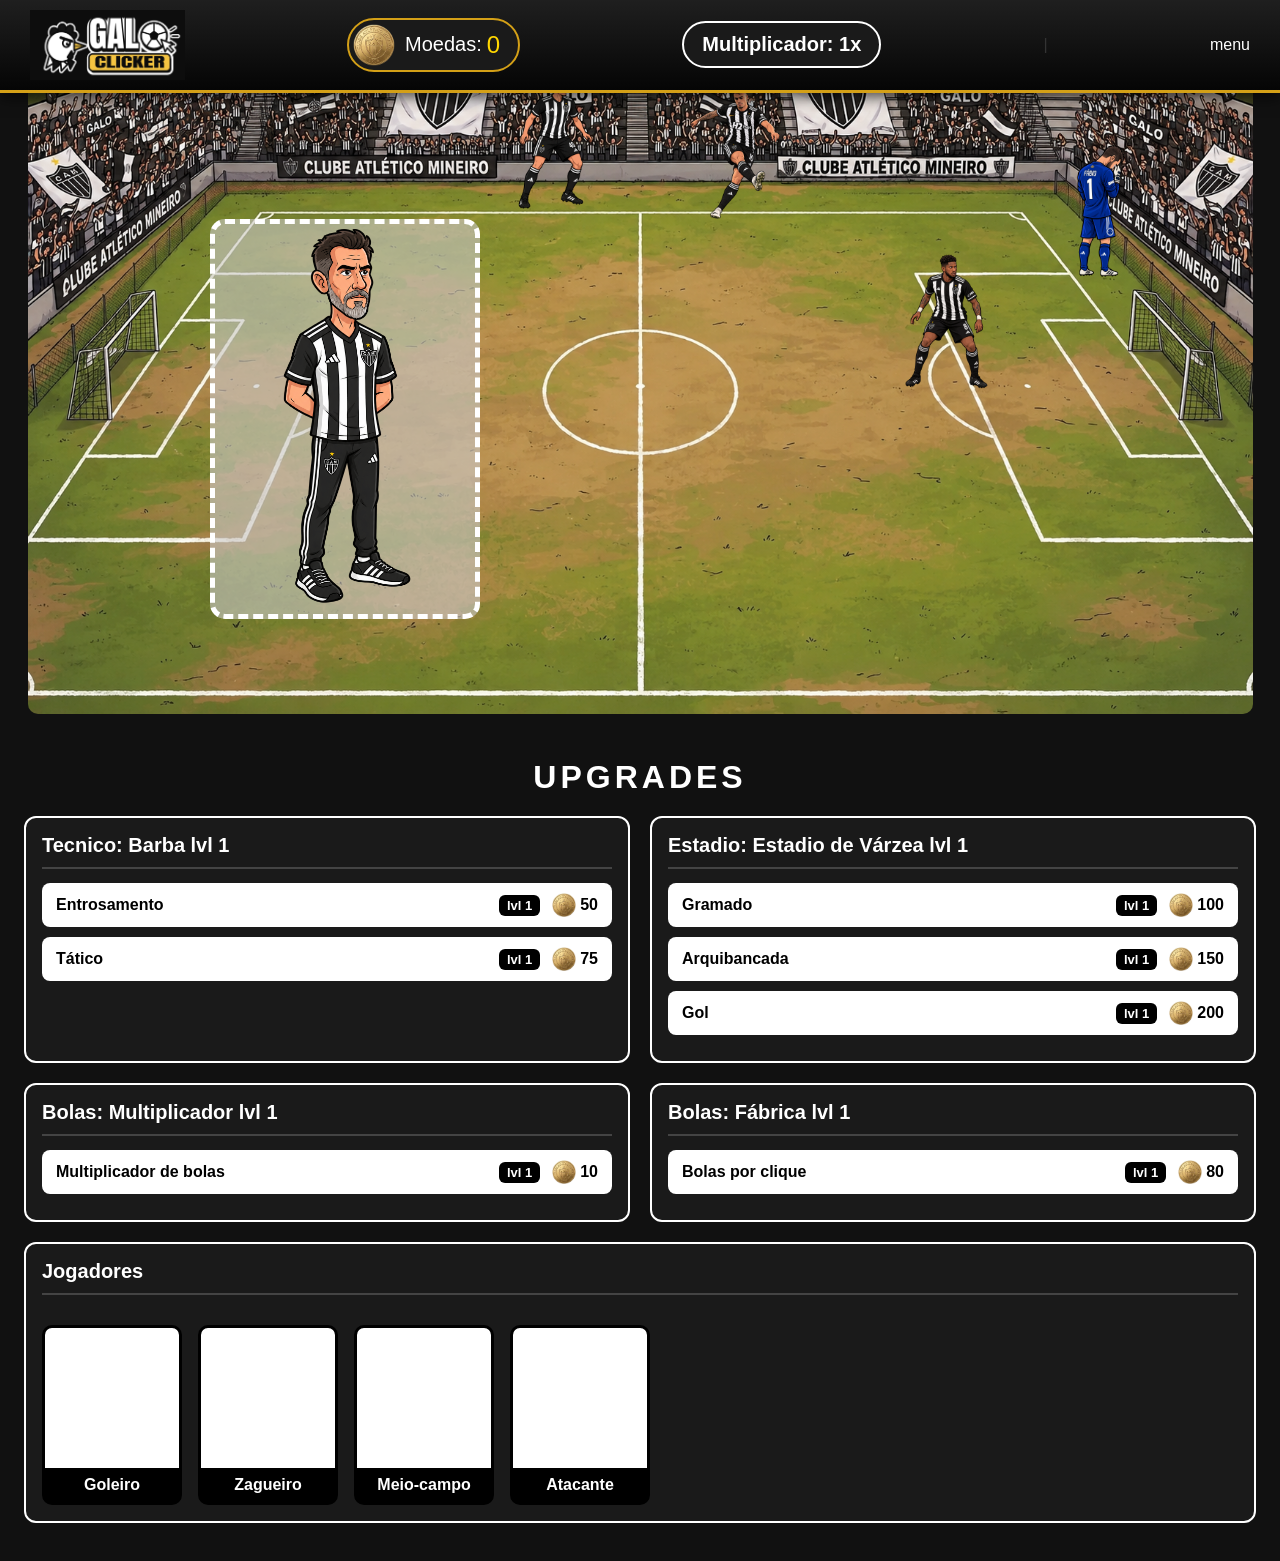
==== principal.html @ 8890872e "Merge branch 'main' of https://github.com/pedropplc2/TP-2" ====
<!DOCTYPE html>
<html lang="pt-BR">
<head>
    <meta charset="UTF-8">
    <meta name="viewport" content="width=device-width, initial-scale=1.0">
    <title>Galo Clicker</title>
    <link rel="stylesheet" href="principal.css">
</head>
<body>
    <header>
        <img class="logo" src="imagens/logo.jpeg">
        <p><img src="imagens/moeda.png" class="moeda"> Moedas: <small id="coin">0</small></p>
        <strong>Multiplicador: 1x</strong>
        <aside class="barra">|</aside>
        <div class="menu">
            <p>menu</p>
        </div>
    </header>
    <div class="container">
        <div class="campo">
            <img src="imagens/estadio1.png">
            <button class="areaclick">
                <img src="imagens/barba.png" alt="barba">
            </button>
            <div class="goleiro">
                <img src="imagens/Fábio Cabisbaixo no Cruzeiro.png">
            </div>
            <div class="zagueiro">
                <img src="imagens/vitao.png">
            </div>
            <div class="meia">
                <img src="imagens/Fred.png">
            </div>
            <div class="atacante">
                <img src="imagens/kingnier.png">
            </div>
        </div>
    </div>
    <h1>UPGRADES</h1>
    <div class="secaoum">
        <section class="tecnico">
            <h2>Tecnico: Barba lvl 1</h2>
            <p>Entrosamento<span class="info"><span class="nivel">lvl 1</span><span class="preco"><img src="imagens/moeda.png" class="moedapreco">50</span></span></p>
            <p>Tático<span class="info"><span class="nivel">lvl 1</span><span class="preco"><img src="imagens/moeda.png" class="moedapreco">75</span></span></p>
        </section>
        <section class="estadio">
            <h2>Estadio: Estadio de Várzea lvl 1</h2>
            <p>Gramado <span class="info"><span class="nivel">lvl 1</span><span class="preco"><img src="imagens/moeda.png" class="moedapreco">100</span></span></p>
            <p>Arquibancada <span class="info"><span class="nivel">lvl 1</span><span class="preco"><img src="imagens/moeda.png" class="moedapreco">150</span></span></p>
            <p>Gol <span class="info"><span class="nivel">lvl 1</span><span class="preco"><img src="imagens/moeda.png" class="moedapreco">200</span></span></p>
        </section>
    </div>
    <div class="secaodois">
        <section class="multiplicador">
            <h2>Bolas: Multiplicador lvl 1</h2>
            <p>Multiplicador de bolas<span class="info"><span class="nivel">lvl 1</span><span class="preco"><img src="imagens/moeda.png" class="moedapreco">10</span></span></p>
        </section>
        <section class="bolas">
            <h2>Bolas: Fábrica lvl 1</h2>
            <p>Bolas por clique<span class="info"><span class="nivel">lvl 1</span><span class="preco"><img src="imagens/moeda.png" class="moedapreco">80</span></span></p>
        </section>
        <section class="jogadores">
            <h2>Jogadores</h2>
            <div class="jogador">
                <p>Goleiro</p>
            </div>
            <div class="jogador">
                <p>Zagueiro</p>
            </div>
            <div class="jogador">
                <p>Meio-campo</p>
            </div>
            <div class="jogador">
                <p>Atacante</p>
            </div>
        </section>
    </div>
    <footer>
        <p>Galo Clicker</p>
    </footer>
    <script src="principal.js"></script>
</body>
<script src="principal.js"></script>
</html>
---- principal.css ----
* {
    margin: 0;
    padding: 0;
    box-sizing: border-box;
}

body {
    background-color: #111;
    color: white;
    font-family: Arial, sans-serif;
}

header {
    z-index: 10;
    display: flex;
    align-items: center;
    justify-content: space-between;
    gap: 20px;
    padding: 10px 30px;
    background: linear-gradient(180deg, #1f1f1f, #050505);
    border-bottom: 3px solid #d4a017;
    box-shadow: 0 4px 14px rgba(0, 0, 0, 0.7);
    position: fixed;
    width: 100%;
}

header > p {
    color: white;
    font-size: 20px;
    display: flex;
    align-items: center;
    background-color: #1a1a1a;
    border: 2px solid #d4a017;
    border-radius: 40px;
    padding: 4px 18px 4px 4px;
}

.logo {
    max-height: 70px;
}

.moeda {
    width: 42px;
    height: 42px;
    margin-right: 10px;
}

strong {
    color: white;
    font-size: 20px;
    background-color: #1a1a1a;
    border: 2px solid white;
    border-radius: 40px;
    padding: 10px 18px;
}

small {
    color: gold;
    font-size: 24px;
    margin-left: 5px;
}

.barra {
    color: #333333;
}
.container {
    position: relative;
    padding: 15px;
}

.container img {
    width: 98%;
    display: block;
    margin: 10px auto;
    border-radius: 10px;
}

h1 {
    justify-content: center;
    display: flex;
    flex-wrap: wrap;
    color: white;
}

.secaoum p,
h2 {
    color: white;
}

.upgrades {
    background-color: gray;
}

footer {
    visibility: hidden;
}

h1 {
    text-align: center;
    letter-spacing: 4px;
    margin-top: 20px;
    margin-bottom: 20px;
}

.secaoum,
.secaodois {
    display: grid;
    grid-template-columns: 1fr 1fr;
    gap: 20px;
    margin-top: 0;
    margin-left: 0;
    margin-bottom: 20px;
    padding-left: 24px;
    padding-right: 24px;
    background-color: transparent;
}

.tecnico,
.estadio,
.multiplicador,
.bolas {
    background-color: #1a1a1a;
    border: 2px solid white;
    border-radius: 12px;
    padding: 16px;
    color: white;
}

.secaoum h2,
.secaodois h2 {
    color: white;
    font-size: 20px;
    margin-bottom: 14px;
    padding-bottom: 10px;
    border-bottom: 2px solid #444444;
}

.tecnico p,
.estadio p,
.multiplicador p,
.bolas p {
    display: block;
    color: black;
    background-color: white;
    font-size: 16px;
    font-weight: bold;
    margin-bottom: 10px;
    padding: 10px 14px;
    border-radius: 8px;
    cursor: pointer;
    transition: transform 0.15s;
}

.tecnico p:hover,
.estadio p:hover,
.multiplicador p:hover,
.bolas p:hover {
    background-color: #d4a017;
    transform: scale(1.03);
}

.jogadores {
    grid-column: 1 / -1;
    display: flex;
    flex-wrap: wrap;
    gap: 16px;
    background-color: #1a1a1a;
    border: 2px solid white;
    border-radius: 12px;
    padding: 16px;
}

.jogadores h2 {
    width: 100%;
}

.jogador {
    width: 140px;
    height: 180px;
    display: flex;
    align-items: flex-end;
    background-color: white;
    border: 3px solid black;
    border-radius: 10px;
    cursor: pointer;
    transition: transform 0.15s;
}

.jogador:hover {
    transform: translateY(-6px);
}

.jogador p {
    width: 100%;
    padding: 8px;
    color: white;
    background-color: black;
    text-align: center;
    font-weight: bold;
}

@media (max-width: 700px) {
    .secaoum,
    .secaodois {
        grid-template-columns: 1fr;
    }
}

@media (min-width: 701px) and (max-width: 1024px) {
    header {
        padding: 8px 16px;
        gap: 10px;
    }

    .logo {
        max-height: 50px;
    }

    header > p,
    strong {
        font-size: 16px;
    }

    .moeda {
        width: 32px;
        height: 32px;
    }

    .areaclick {
        width: 150px;
        height: 220px;
        left: 11%;
        bottom: 12%;
        border-width: 3px;
    }

    .areaclick img {
        width: 140px;
        height: 200px;
    }

    .goleiro {
        right: 6%;
        bottom: 42%;
    }

    .goleiro img,
    .zagueiro img,
    .meia img,
    .atacante img {
        width: 50px;
    }

    .secaoum,
    .secaodois {
        gap: 14px;
        padding-left: 14px;
        padding-right: 14px;
    }

    .secaoum h2,
    .secaodois h2 {
        font-size: 17px;
    }

    .tecnico p,
    .estadio p,
    .multiplicador p,
    .bolas p {
        font-size: 14px;
    }
}

@media (min-width: 1025px) and (max-width: 1440px) {
    .areaclick {
        width: 210px;
        height: 310px;
        left: 11%;
        bottom: 12%;
    }

    .areaclick img {
        width: 200px;
        height: 290px;
    }

    .goleiro {
        right: 7%;
        bottom: 44%;
    }

    .goleiro img,
    .zagueiro img,
    .meia img,
    .atacante img {
        width: 70px;
    }
}

@media (min-width: 2000px) {
    .areaclick {
        width: 340px;
        height: 500px;
        left: 11%;
        bottom: 12%;
    }

    .areaclick img {
        width: 320px;
        height: 470px;
    }

    .goleiro {
        right: 7%;
        bottom: 44%;
    }

    .goleiro img,
    .zagueiro img,
    .meia img,
    .atacante img {
        width: 120px;
    }

    .secaoum,
    .secaodois {
        max-width: 1800px;
        margin-left: auto;
        margin-right: auto;
    }
}

.areaclick{
    border-radius: 15px;
    border: white dashed 5px;
    left: 210px;
    bottom: 120px;
    background-color: rgb(204, 202, 202, 0.6);
    position: absolute;
    width: 270px;
    height: 400px;
    display: flex;
    justify-content: center;
    align-items: center;
    cursor: pointer;
}

.areaclick img{
    height: 380px;
    width: 280px;
}

.goleiro{
    position: absolute;
    z-index: 2;
    right: 140px;
    bottom: 450px;
}

.goleiro img{
    width: 90px;
    height: auto;
    object-fit: contain;
}

.tecnico p,
.estadio p,
.multiplicador p,
.bolas p {
    display: flex;
    justify-content: space-between;
    align-items: center;
}

.info {
    display: flex;
    align-items: center;
    gap: 12px;
}

.nivel {
    font-size: 13px;
    color: white;
    background-color: black;
    padding: 3px 8px;
    border-radius: 6px;
}

.preco {
    display: flex;
    align-items: center;
    gap: 4px;
    color: black;
}

.moedapreco {
    width: 24px;
    height: 24px;
}

.zagueiro,
.meia,
.atacante {
    position: absolute;
    z-index: 2;
}

.zagueiro img,
.meia img,
.atacante img {
    width: 90px;
    height: auto;
    object-fit: contain;
    margin: 0;
}

.meia {
    left: 900px;
    bottom: 350px;
}

.zagueiro {
    left: 510px;
    bottom: 530px;
}

.atacante {
    right: 500px;
    bottom: 520px;
}

.bola {
    position: absolute;
    font-size: 30px;
    z-index: 5;
    transition: 
        left 0.75s ease-in-out,
        bottom 0.75s ease-in-out;
}
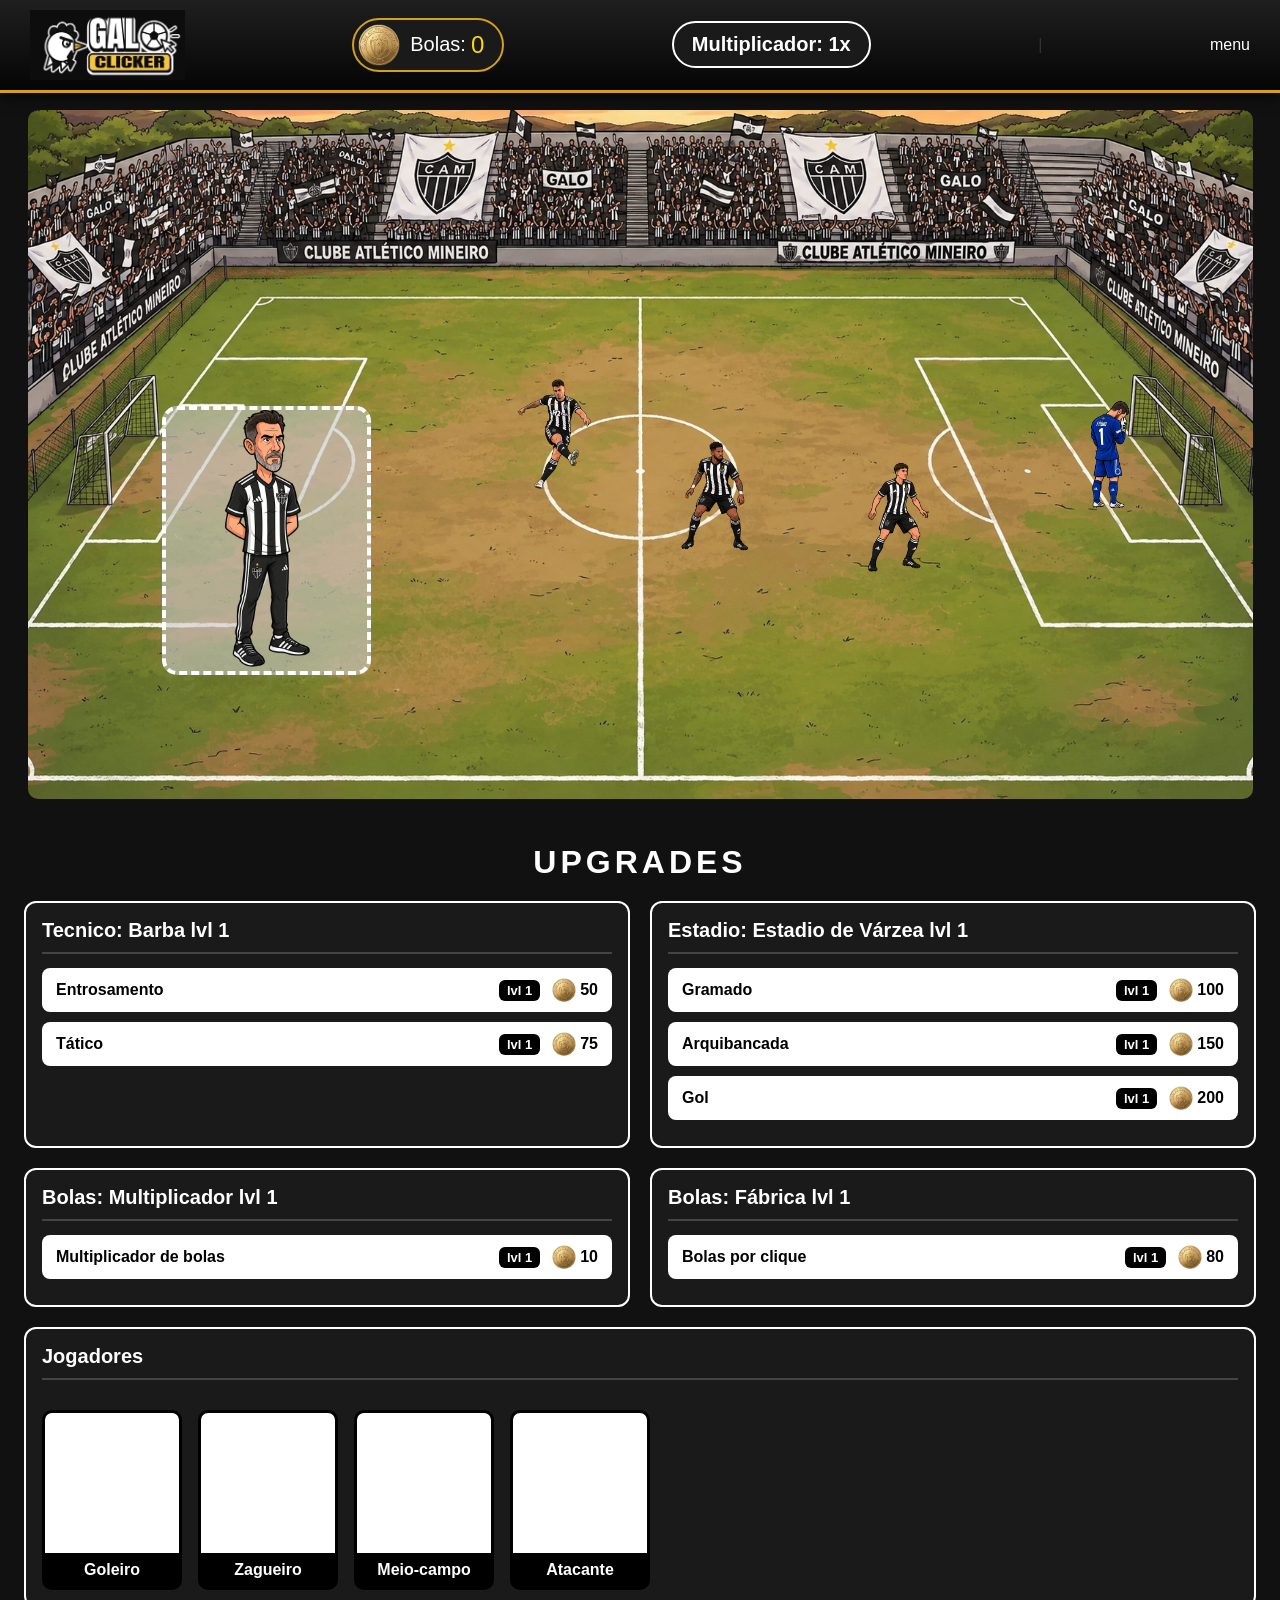
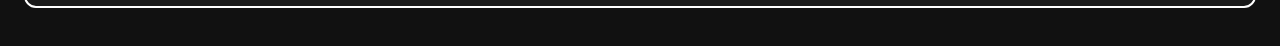
==== commit 77875002: "Varias mudanças no media, e nos js" ====
--- a/principal.html
+++ b/principal.html
@@ -10,7 +10,7 @@
 <body>
     <header>
         <img class="logo" src="imagens/logo.jpeg">
-        <p><img src="imagens/moeda.png" class="moeda"> Moedas: <small id="coin">0</small></p>
+        <p><img src="imagens/moeda.png" class="moeda"> Bolas: <small>0</small></p>
         <strong>Multiplicador: 1x</strong>
         <aside class="barra">|</aside>
         <div class="menu">
@@ -81,5 +81,4 @@
     </footer>
     <script src="principal.js"></script>
 </body>
-<script src="principal.js"></script>
 </html>
--- a/principal.css
+++ b/principal.css
@@ -1,3 +1,4 @@
+
 * {
     margin: 0;
     padding: 0;
@@ -63,36 +64,21 @@
 .barra {
     color: #333333;
 }
+
 .container {
+    padding: 100px 15px 15px;
+}
+
+.campo {
     position: relative;
-    padding: 15px;
-}
-
-.container img {
     width: 98%;
+    margin: 10px auto;
+}
+
+.campo > img {
+    width: 100%;
     display: block;
-    margin: 10px auto;
     border-radius: 10px;
-}
-
-h1 {
-    justify-content: center;
-    display: flex;
-    flex-wrap: wrap;
-    color: white;
-}
-
-.secaoum p,
-h2 {
-    color: white;
-}
-
-.upgrades {
-    background-color: gray;
-}
-
-footer {
-    visibility: hidden;
 }
 
 h1 {
@@ -107,12 +93,9 @@
     display: grid;
     grid-template-columns: 1fr 1fr;
     gap: 20px;
-    margin-top: 0;
-    margin-left: 0;
     margin-bottom: 20px;
     padding-left: 24px;
     padding-right: 24px;
-    background-color: transparent;
 }
 
 .tecnico,
@@ -139,7 +122,9 @@
 .estadio p,
 .multiplicador p,
 .bolas p {
-    display: block;
+    display: flex;
+    justify-content: space-between;
+    align-items: center;
     color: black;
     background-color: white;
     font-size: 16px;
@@ -199,241 +184,136 @@
     font-weight: bold;
 }
 
-@media (max-width: 700px) {
-    .secaoum,
-    .secaodois {
-        grid-template-columns: 1fr;
-    }
-}
-
-@media (min-width: 701px) and (max-width: 1024px) {
-    header {
-        padding: 8px 16px;
-        gap: 10px;
-    }
-
-    .logo {
-        max-height: 50px;
-    }
-
-    header > p,
-    strong {
-        font-size: 16px;
-    }
-
-    .moeda {
-        width: 32px;
-        height: 32px;
-    }
-
-    .areaclick {
-        width: 150px;
-        height: 220px;
-        left: 11%;
-        bottom: 12%;
-        border-width: 3px;
-    }
-
-    .areaclick img {
-        width: 140px;
-        height: 200px;
-    }
-
-    .goleiro {
-        right: 6%;
-        bottom: 42%;
-    }
-
-    .goleiro img,
-    .zagueiro img,
-    .meia img,
-    .atacante img {
-        width: 50px;
-    }
-
-    .secaoum,
-    .secaodois {
-        gap: 14px;
-        padding-left: 14px;
-        padding-right: 14px;
-    }
-
-    .secaoum h2,
-    .secaodois h2 {
-        font-size: 17px;
-    }
-
-    .tecnico p,
-    .estadio p,
-    .multiplicador p,
-    .bolas p {
-        font-size: 14px;
-    }
-}
-
-@media (min-width: 1025px) and (max-width: 1440px) {
-    .areaclick {
-        width: 210px;
-        height: 310px;
-        left: 11%;
-        bottom: 12%;
-    }
-
-    .areaclick img {
-        width: 200px;
-        height: 290px;
-    }
-
-    .goleiro {
-        right: 7%;
-        bottom: 44%;
-    }
-
-    .goleiro img,
-    .zagueiro img,
-    .meia img,
-    .atacante img {
-        width: 70px;
-    }
-}
-
-@media (min-width: 2000px) {
-    .areaclick {
-        width: 340px;
-        height: 500px;
-        left: 11%;
-        bottom: 12%;
-    }
-
-    .areaclick img {
-        width: 320px;
-        height: 470px;
-    }
-
-    .goleiro {
-        right: 7%;
-        bottom: 44%;
-    }
-
-    .goleiro img,
-    .zagueiro img,
-    .meia img,
-    .atacante img {
-        width: 120px;
-    }
-
-    .secaoum,
-    .secaodois {
-        max-width: 1800px;
-        margin-left: auto;
-        margin-right: auto;
-    }
-}
-
-.areaclick{
+.areaclick {
+    position: absolute;
+    left: 11%;
+    top: 43%;
+    width: 17%;
+    height: 39%;
+    border: 4px dashed white;
     border-radius: 15px;
-    border: white dashed 5px;
-    left: 210px;
-    bottom: 120px;
-    background-color: rgb(204, 202, 202, 0.6);
-    position: absolute;
-    width: 270px;
-    height: 400px;
+    background-color: rgba(204, 202, 202, 0.6);
     display: flex;
     justify-content: center;
     align-items: center;
     cursor: pointer;
 }
 
-.areaclick img{
-    height: 380px;
-    width: 280px;
-}
-
-.goleiro{
-    position: absolute;
-    z-index: 2;
-    right: 140px;
-    bottom: 450px;
-}
-
-.goleiro img{
-    width: 90px;
-    height: auto;
+.areaclick img {
+    width: 100%;
+    height: 100%;
     object-fit: contain;
 }
 
-.tecnico p,
-.estadio p,
-.multiplicador p,
-.bolas p {
-    display: flex;
-    justify-content: space-between;
-    align-items: center;
-}
-
-.info {
-    display: flex;
-    align-items: center;
-    gap: 12px;
-}
-
-.nivel {
-    font-size: 13px;
-    color: white;
-    background-color: black;
-    padding: 3px 8px;
-    border-radius: 6px;
-}
-
-.preco {
-    display: flex;
-    align-items: center;
-    gap: 4px;
-    color: black;
-}
-
-.moedapreco {
-    width: 24px;
-    height: 24px;
-}
-
+.goleiro,
 .zagueiro,
 .meia,
 .atacante {
     position: absolute;
+    width: 6%;
     z-index: 2;
 }
 
+.goleiro {
+    left: 85%;
+    top: 42%;
+}
+
+.zagueiro {
+    left: 68%;
+    top: 51%;
+}
+
+.meia {
+    left: 53%;
+    top: 48%;
+}
+
+.atacante {
+    left: 40%;
+    top: 39%;
+}
+
+.goleiro img,
 .zagueiro img,
 .meia img,
 .atacante img {
-    width: 90px;
+    width: 100%;
     height: auto;
-    object-fit: contain;
-    margin: 0;
-}
-
-.meia {
-    left: 900px;
-    bottom: 350px;
-}
-
-.zagueiro {
-    left: 510px;
-    bottom: 530px;
-}
-
-.atacante {
-    right: 500px;
-    bottom: 520px;
+    display: block;
+}
+
+.info {
+    display: flex;
+    align-items: center;
+    gap: 12px;
+}
+
+.nivel {
+    font-size: 13px;
+    color: white;
+    background-color: black;
+    padding: 3px 8px;
+    border-radius: 6px;
+}
+
+.preco {
+    display: flex;
+    align-items: center;
+    gap: 4px;
+    color: black;
+}
+
+.moedapreco {
+    width: 24px;
+    height: 24px;
 }
 
 .bola {
     position: absolute;
-    font-size: 30px;
+    font-size: 2.5vw;
     z-index: 5;
-    transition: 
-        left 0.75s ease-in-out,
-        bottom 0.75s ease-in-out;
-}+    transition: left 0.75s ease-in-out, top 0.75s ease-in-out;
+    pointer-events: none;
+}
+
+footer {
+    visibility: hidden;
+}
+
+@media (max-width: 700px) {
+    header {
+        position: static;
+        flex-wrap: wrap;
+        justify-content: center;
+        padding: 10px;
+        gap: 10px;
+    }
+
+    header > p,
+    strong {
+        font-size: 14px;
+    }
+
+    .logo {
+        max-height: 50px;
+    }
+
+    .container {
+        padding: 15px 5px;
+    }
+
+    .secaoum,
+    .secaodois {
+        grid-template-columns: 1fr;
+        padding: 0 10px;
+    }
+
+    .areaclick {
+        border-width: 2px;
+    }
+
+    .bola {
+        font-size: 18px;
+    }
+}
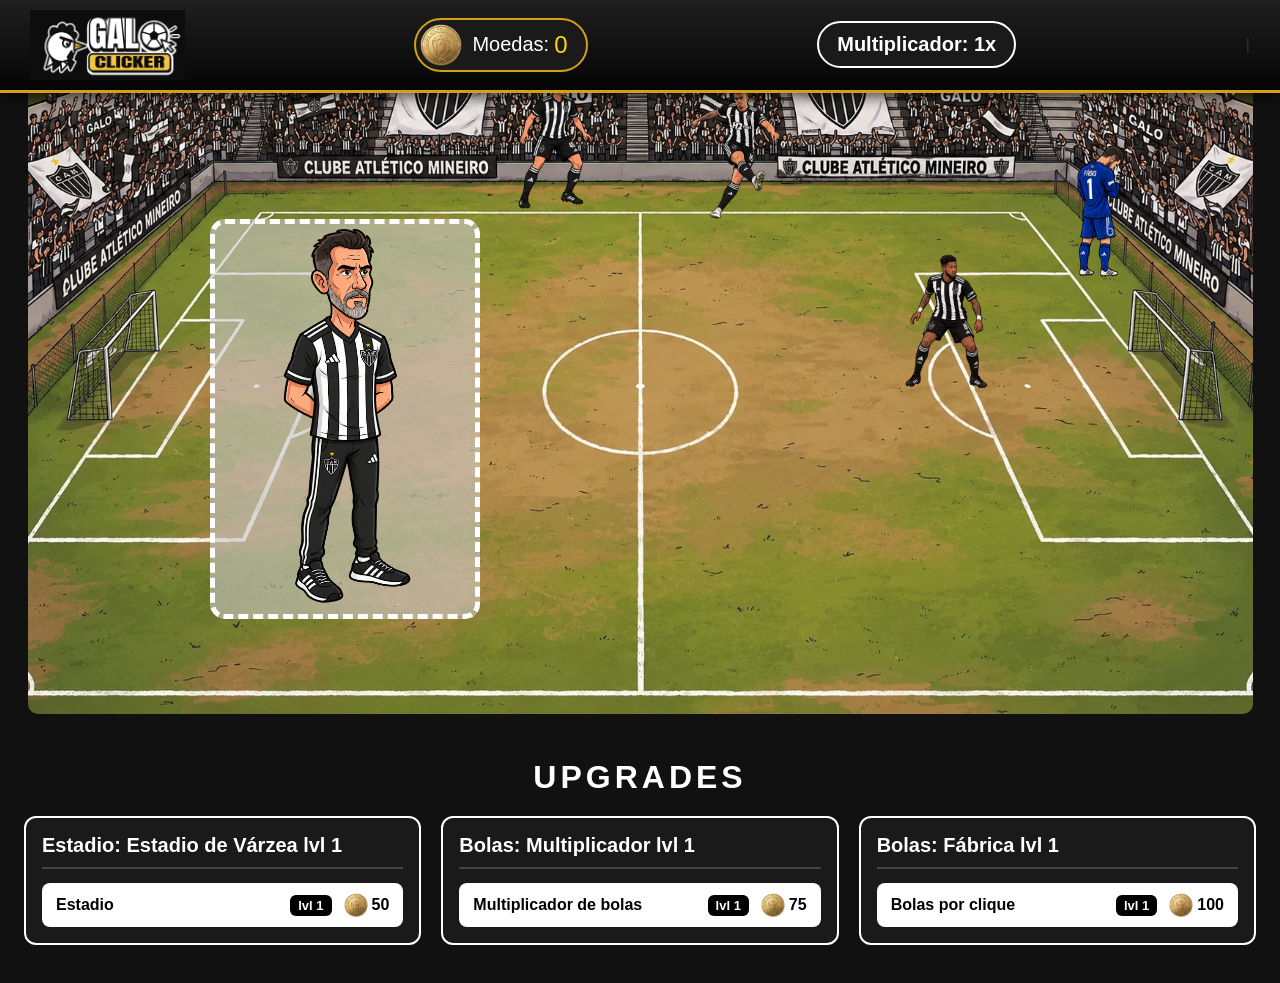
==== commit 597981a8: "Update principal.html tirando upgrades inuteis" ====
--- a/principal.html
+++ b/principal.html
@@ -10,12 +10,9 @@
 <body>
     <header>
         <img class="logo" src="imagens/logo.jpeg">
-        <p><img src="imagens/moeda.png" class="moeda"> Bolas: <small>0</small></p>
+        <p><img src="imagens/moeda.png" class="moeda"> Moedas: <small id="coin">0</small></p>
         <strong>Multiplicador: 1x</strong>
         <aside class="barra">|</aside>
-        <div class="menu">
-            <p>menu</p>
-        </div>
     </header>
     <div class="container">
         <div class="campo">
@@ -38,20 +35,11 @@
         </div>
     </div>
     <h1>UPGRADES</h1>
-    <div class="secaoum">
-        <section class="tecnico">
-            <h2>Tecnico: Barba lvl 1</h2>
-            <p>Entrosamento<span class="info"><span class="nivel">lvl 1</span><span class="preco"><img src="imagens/moeda.png" class="moedapreco">50</span></span></p>
-            <p>Tático<span class="info"><span class="nivel">lvl 1</span><span class="preco"><img src="imagens/moeda.png" class="moedapreco">75</span></span></p>
-        </section>
+    <div class="secaodois">
         <section class="estadio">
             <h2>Estadio: Estadio de Várzea lvl 1</h2>
-            <p>Gramado <span class="info"><span class="nivel">lvl 1</span><span class="preco"><img src="imagens/moeda.png" class="moedapreco">100</span></span></p>
-            <p>Arquibancada <span class="info"><span class="nivel">lvl 1</span><span class="preco"><img src="imagens/moeda.png" class="moedapreco">150</span></span></p>
-            <p>Gol <span class="info"><span class="nivel">lvl 1</span><span class="preco"><img src="imagens/moeda.png" class="moedapreco">200</span></span></p>
+            <p>Estadio <span class="info"><span class="nivel">lvl 1</span><span class="preco"><img src="imagens/moeda.png" class="moedapreco">100</span></span></p>
         </section>
-    </div>
-    <div class="secaodois">
         <section class="multiplicador">
             <h2>Bolas: Multiplicador lvl 1</h2>
             <p>Multiplicador de bolas<span class="info"><span class="nivel">lvl 1</span><span class="preco"><img src="imagens/moeda.png" class="moedapreco">10</span></span></p>
@@ -60,25 +48,11 @@
             <h2>Bolas: Fábrica lvl 1</h2>
             <p>Bolas por clique<span class="info"><span class="nivel">lvl 1</span><span class="preco"><img src="imagens/moeda.png" class="moedapreco">80</span></span></p>
         </section>
-        <section class="jogadores">
-            <h2>Jogadores</h2>
-            <div class="jogador">
-                <p>Goleiro</p>
-            </div>
-            <div class="jogador">
-                <p>Zagueiro</p>
-            </div>
-            <div class="jogador">
-                <p>Meio-campo</p>
-            </div>
-            <div class="jogador">
-                <p>Atacante</p>
-            </div>
-        </section>
     </div>
     <footer>
         <p>Galo Clicker</p>
     </footer>
     <script src="principal.js"></script>
 </body>
+<script src="principal.js"></script>
 </html>
--- a/principal.css
+++ b/principal.css
@@ -1,4 +1,3 @@
-
 * {
     margin: 0;
     padding: 0;
@@ -64,21 +63,36 @@
 .barra {
     color: #333333;
 }
-
 .container {
-    padding: 100px 15px 15px;
-}
-
-.campo {
     position: relative;
+    padding: 15px;
+}
+
+.container img {
     width: 98%;
+    display: block;
     margin: 10px auto;
-}
-
-.campo > img {
-    width: 100%;
-    display: block;
     border-radius: 10px;
+}
+
+h1 {
+    justify-content: center;
+    display: flex;
+    flex-wrap: wrap;
+    color: white;
+}
+
+.secaoum p,
+h2 {
+    color: white;
+}
+
+.upgrades {
+    background-color: gray;
+}
+
+footer {
+    visibility: hidden;
 }
 
 h1 {
@@ -93,9 +107,12 @@
     display: grid;
     grid-template-columns: 1fr 1fr;
     gap: 20px;
+    margin-top: 0;
+    margin-left: 0;
     margin-bottom: 20px;
     padding-left: 24px;
     padding-right: 24px;
+    background-color: transparent;
 }
 
 .tecnico,
@@ -122,9 +139,7 @@
 .estadio p,
 .multiplicador p,
 .bolas p {
-    display: flex;
-    justify-content: space-between;
-    align-items: center;
+    display: block;
     color: black;
     background-color: white;
     font-size: 16px;
@@ -184,136 +199,257 @@
     font-weight: bold;
 }
 
-.areaclick {
+@media (max-width: 700px) {
+    .secaoum,
+    .secaodois {
+        grid-template-columns: 1fr;
+    }
+}
+
+@media (min-width: 701px) and (max-width: 1024px) {
+    header {
+        padding: 8px 16px;
+        gap: 10px;
+    }
+
+    .logo {
+        max-height: 50px;
+    }
+
+    header > p,
+    strong {
+        font-size: 16px;
+    }
+
+    .moeda {
+        width: 32px;
+        height: 32px;
+    }
+
+    .areaclick {
+        width: 150px;
+        height: 220px;
+        left: 11%;
+        bottom: 12%;
+        border-width: 3px;
+    }
+
+    .areaclick img {
+        width: 140px;
+        height: 200px;
+    }
+
+    .goleiro {
+        right: 6%;
+        bottom: 42%;
+    }
+
+    .goleiro img,
+    .zagueiro img,
+    .meia img,
+    .atacante img {
+        width: 50px;
+    }
+
+    .secaoum,
+    .secaodois {
+        gap: 14px;
+        padding-left: 14px;
+        padding-right: 14px;
+    }
+
+    .secaoum h2,
+    .secaodois h2 {
+        font-size: 17px;
+    }
+
+    .tecnico p,
+    .estadio p,
+    .multiplicador p,
+    .bolas p {
+        font-size: 14px;
+    }
+}
+
+@media (min-width: 1025px) and (max-width: 1440px) {
+    .areaclick {
+        width: 210px;
+        height: 310px;
+        left: 11%;
+        bottom: 12%;
+    }
+
+    .areaclick img {
+        width: 200px;
+        height: 290px;
+    }
+
+    .goleiro {
+        right: 7%;
+        bottom: 44%;
+    }
+
+    .goleiro img,
+    .zagueiro img,
+    .meia img,
+    .atacante img {
+        width: 70px;
+    }
+}
+
+@media (min-width: 2000px) {
+    .areaclick {
+        width: 340px;
+        height: 500px;
+        left: 11%;
+        bottom: 12%;
+    }
+
+    .areaclick img {
+        width: 320px;
+        height: 470px;
+    }
+
+    .goleiro {
+        right: 7%;
+        bottom: 44%;
+    }
+
+    .goleiro img,
+    .zagueiro img,
+    .meia img,
+    .atacante img {
+        width: 120px;
+    }
+
+    .secaoum,
+    .secaodois {
+        max-width: 1800px;
+        margin-left: auto;
+        margin-right: auto;
+    }
+}
+
+.areaclick{
+    border-radius: 15px;
+    border: white dashed 5px;
+    left: 210px;
+    bottom: 120px;
+    background-color: rgb(204, 202, 202, 0.6);
     position: absolute;
-    left: 11%;
-    top: 43%;
-    width: 17%;
-    height: 39%;
-    border: 4px dashed white;
-    border-radius: 15px;
-    background-color: rgba(204, 202, 202, 0.6);
+    width: 270px;
+    height: 400px;
     display: flex;
     justify-content: center;
     align-items: center;
     cursor: pointer;
 }
 
-.areaclick img {
-    width: 100%;
-    height: 100%;
+.areaclick img{
+    height: 380px;
+    width: 280px;
+}
+
+.goleiro{
+    position: absolute;
+    z-index: 2;
+    right: 140px;
+    bottom: 450px;
+}
+
+.goleiro img{
+    width: 90px;
+    height: auto;
     object-fit: contain;
 }
 
-.goleiro,
+.tecnico p,
+.estadio p,
+.multiplicador p,
+.bolas p {
+    display: flex;
+    justify-content: space-between;
+    align-items: center;
+}
+
+.info {
+    display: flex;
+    align-items: center;
+    gap: 12px;
+}
+
+.nivel {
+    font-size: 13px;
+    color: white;
+    background-color: black;
+    padding: 3px 8px;
+    border-radius: 6px;
+}
+
+.preco {
+    display: flex;
+    align-items: center;
+    gap: 4px;
+    color: black;
+}
+
+.moedapreco {
+    width: 24px;
+    height: 24px;
+}
+
 .zagueiro,
 .meia,
 .atacante {
     position: absolute;
-    width: 6%;
     z-index: 2;
 }
 
-.goleiro {
-    left: 85%;
-    top: 42%;
-}
-
-.zagueiro {
-    left: 68%;
-    top: 51%;
-}
-
-.meia {
-    left: 53%;
-    top: 48%;
-}
-
-.atacante {
-    left: 40%;
-    top: 39%;
-}
-
-.goleiro img,
 .zagueiro img,
 .meia img,
 .atacante img {
-    width: 100%;
+    width: 90px;
     height: auto;
-    display: block;
-}
-
-.info {
-    display: flex;
-    align-items: center;
-    gap: 12px;
-}
-
-.nivel {
-    font-size: 13px;
-    color: white;
-    background-color: black;
-    padding: 3px 8px;
-    border-radius: 6px;
-}
-
-.preco {
-    display: flex;
-    align-items: center;
-    gap: 4px;
-    color: black;
-}
-
-.moedapreco {
-    width: 24px;
-    height: 24px;
+    object-fit: contain;
+    margin: 0;
+}
+
+.meia {
+    left: 900px;
+    bottom: 350px;
+}
+
+.zagueiro {
+    left: 510px;
+    bottom: 530px;
+}
+
+.atacante {
+    right: 500px;
+    bottom: 520px;
 }
 
 .bola {
     position: absolute;
-    font-size: 2.5vw;
+    font-size: 30px;
     z-index: 5;
-    transition: left 0.75s ease-in-out, top 0.75s ease-in-out;
-    pointer-events: none;
-}
-
-footer {
-    visibility: hidden;
-}
-
-@media (max-width: 700px) {
-    header {
-        position: static;
-        flex-wrap: wrap;
-        justify-content: center;
-        padding: 10px;
-        gap: 10px;
-    }
-
-    header > p,
-    strong {
-        font-size: 14px;
-    }
-
-    .logo {
-        max-height: 50px;
-    }
-
-    .container {
-        padding: 15px 5px;
-    }
-
-    .secaoum,
+    transition: 
+        left 0.75s ease-in-out,
+        bottom 0.75s ease-in-out;
+}
+
+.secaodois {
+    grid-template-columns: repeat(3, 1fr);
+}
+
+.estadio p:last-child,
+.multiplicador p:last-child,
+.bolas p:last-child {
+    margin-bottom: 0;
+}
+
+@media (max-width: 900px) {
     .secaodois {
         grid-template-columns: 1fr;
-        padding: 0 10px;
-    }
-
-    .areaclick {
-        border-width: 2px;
-    }
-
-    .bola {
-        font-size: 18px;
-    }
-}
+    }
+}
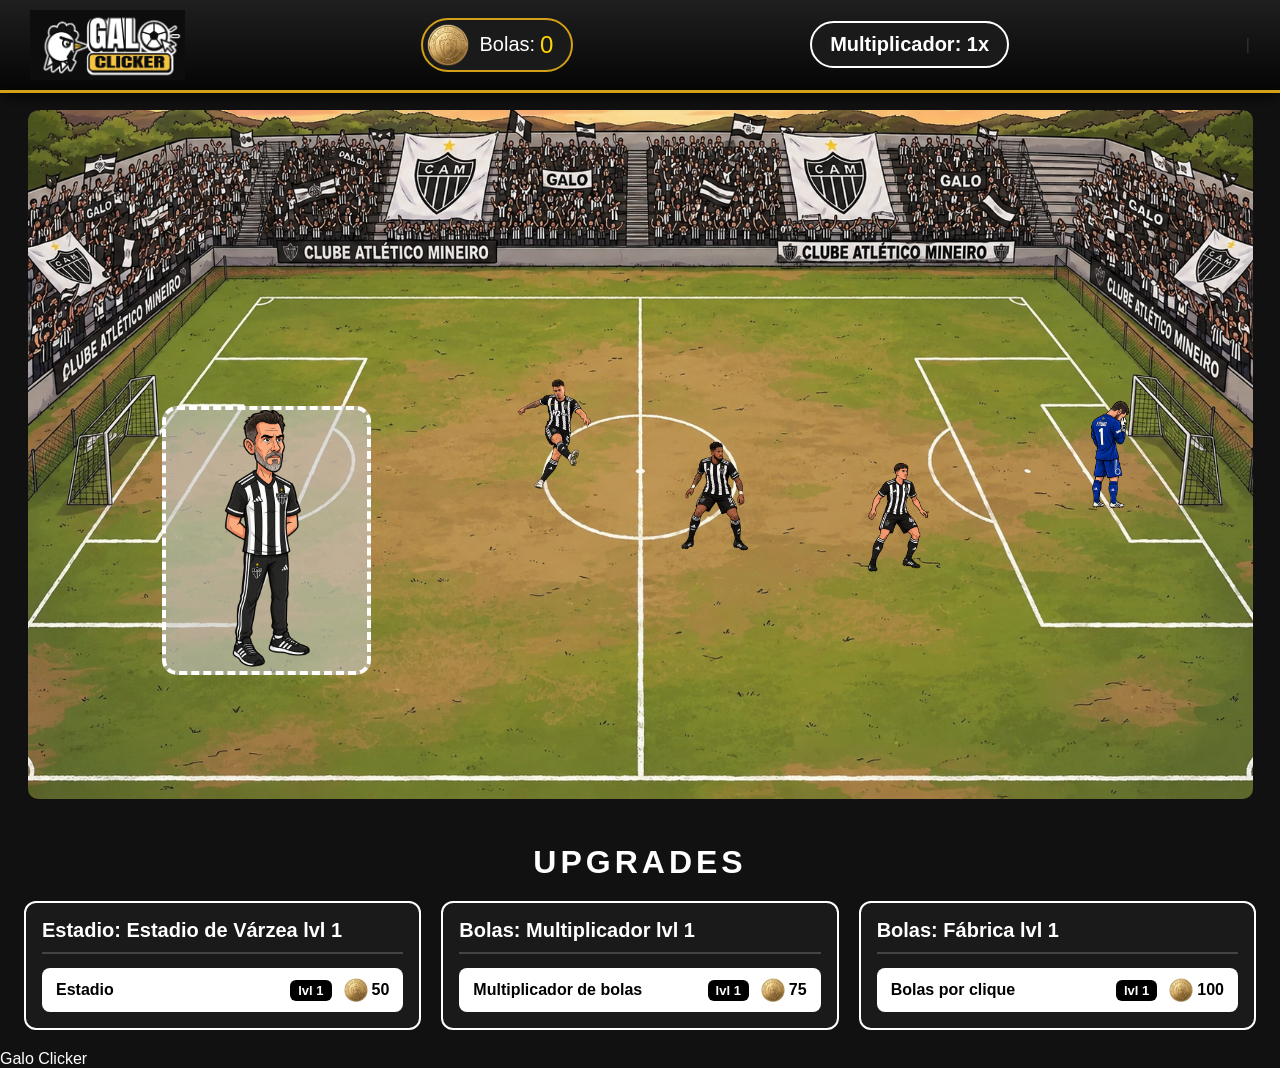
==== commit 08b1a80e: "Update principal.html html" ====
--- a/principal.html
+++ b/principal.html
@@ -10,7 +10,7 @@
 <body>
     <header>
         <img class="logo" src="imagens/logo.jpeg">
-        <p><img src="imagens/moeda.png" class="moeda"> Moedas: <small id="coin">0</small></p>
+        <p><img src="imagens/moeda.png" class="moeda"> Bolas: <small>0</small></p>
         <strong>Multiplicador: 1x</strong>
         <aside class="barra">|</aside>
     </header>
@@ -54,5 +54,4 @@
     </footer>
     <script src="principal.js"></script>
 </body>
-<script src="principal.js"></script>
 </html>
--- a/principal.css
+++ b/principal.css
@@ -1,3 +1,4 @@
+
 * {
     margin: 0;
     padding: 0;
@@ -63,36 +64,21 @@
 .barra {
     color: #333333;
 }
+
 .container {
+    padding: 100px 15px 15px;
+}
+
+.campo {
     position: relative;
-    padding: 15px;
-}
-
-.container img {
     width: 98%;
+    margin: 10px auto;
+}
+
+.campo > img {
+    width: 100%;
     display: block;
-    margin: 10px auto;
     border-radius: 10px;
-}
-
-h1 {
-    justify-content: center;
-    display: flex;
-    flex-wrap: wrap;
-    color: white;
-}
-
-.secaoum p,
-h2 {
-    color: white;
-}
-
-.upgrades {
-    background-color: gray;
-}
-
-footer {
-    visibility: hidden;
 }
 
 h1 {
@@ -107,12 +93,9 @@
     display: grid;
     grid-template-columns: 1fr 1fr;
     gap: 20px;
-    margin-top: 0;
-    margin-left: 0;
     margin-bottom: 20px;
     padding-left: 24px;
     padding-right: 24px;
-    background-color: transparent;
 }
 
 .tecnico,
@@ -139,7 +122,9 @@
 .estadio p,
 .multiplicador p,
 .bolas p {
-    display: block;
+    display: flex;
+    justify-content: space-between;
+    align-items: center;
     color: black;
     background-color: white;
     font-size: 16px;
@@ -199,239 +184,94 @@
     font-weight: bold;
 }
 
-@media (max-width: 700px) {
-    .secaoum,
-    .secaodois {
-        grid-template-columns: 1fr;
-    }
-}
-
-@media (min-width: 701px) and (max-width: 1024px) {
-    header {
-        padding: 8px 16px;
-        gap: 10px;
-    }
-
-    .logo {
-        max-height: 50px;
-    }
-
-    header > p,
-    strong {
-        font-size: 16px;
-    }
-
-    .moeda {
-        width: 32px;
-        height: 32px;
-    }
-
-    .areaclick {
-        width: 150px;
-        height: 220px;
-        left: 11%;
-        bottom: 12%;
-        border-width: 3px;
-    }
-
-    .areaclick img {
-        width: 140px;
-        height: 200px;
-    }
-
-    .goleiro {
-        right: 6%;
-        bottom: 42%;
-    }
-
-    .goleiro img,
-    .zagueiro img,
-    .meia img,
-    .atacante img {
-        width: 50px;
-    }
-
-    .secaoum,
-    .secaodois {
-        gap: 14px;
-        padding-left: 14px;
-        padding-right: 14px;
-    }
-
-    .secaoum h2,
-    .secaodois h2 {
-        font-size: 17px;
-    }
-
-    .tecnico p,
-    .estadio p,
-    .multiplicador p,
-    .bolas p {
-        font-size: 14px;
-    }
-}
-
-@media (min-width: 1025px) and (max-width: 1440px) {
-    .areaclick {
-        width: 210px;
-        height: 310px;
-        left: 11%;
-        bottom: 12%;
-    }
-
-    .areaclick img {
-        width: 200px;
-        height: 290px;
-    }
-
-    .goleiro {
-        right: 7%;
-        bottom: 44%;
-    }
-
-    .goleiro img,
-    .zagueiro img,
-    .meia img,
-    .atacante img {
-        width: 70px;
-    }
-}
-
-@media (min-width: 2000px) {
-    .areaclick {
-        width: 340px;
-        height: 500px;
-        left: 11%;
-        bottom: 12%;
-    }
-
-    .areaclick img {
-        width: 320px;
-        height: 470px;
-    }
-
-    .goleiro {
-        right: 7%;
-        bottom: 44%;
-    }
-
-    .goleiro img,
-    .zagueiro img,
-    .meia img,
-    .atacante img {
-        width: 120px;
-    }
-
-    .secaoum,
-    .secaodois {
-        max-width: 1800px;
-        margin-left: auto;
-        margin-right: auto;
-    }
-}
-
-.areaclick{
+.areaclick {
+    position: absolute;
+    left: 11%;
+    top: 43%;
+    width: 17%;
+    height: 39%;
+    border: 4px dashed white;
     border-radius: 15px;
-    border: white dashed 5px;
-    left: 210px;
-    bottom: 120px;
-    background-color: rgb(204, 202, 202, 0.6);
-    position: absolute;
-    width: 270px;
-    height: 400px;
+    background-color: rgba(204, 202, 202, 0.6);
     display: flex;
     justify-content: center;
     align-items: center;
     cursor: pointer;
 }
 
-.areaclick img{
-    height: 380px;
-    width: 280px;
-}
-
-.goleiro{
-    position: absolute;
-    z-index: 2;
-    right: 140px;
-    bottom: 450px;
-}
-
-.goleiro img{
-    width: 90px;
-    height: auto;
+.areaclick img {
+    width: 100%;
+    height: 100%;
     object-fit: contain;
 }
 
-.tecnico p,
-.estadio p,
-.multiplicador p,
-.bolas p {
-    display: flex;
-    justify-content: space-between;
-    align-items: center;
-}
-
-.info {
-    display: flex;
-    align-items: center;
-    gap: 12px;
-}
-
-.nivel {
-    font-size: 13px;
-    color: white;
-    background-color: black;
-    padding: 3px 8px;
-    border-radius: 6px;
-}
-
-.preco {
-    display: flex;
-    align-items: center;
-    gap: 4px;
-    color: black;
-}
-
-.moedapreco {
-    width: 24px;
-    height: 24px;
-}
-
+.goleiro,
 .zagueiro,
 .meia,
 .atacante {
     position: absolute;
+    width: 6%;
     z-index: 2;
 }
 
+.goleiro {
+    left: 85%;
+    top: 42%;
+}
+
+.zagueiro {
+    left: 68%;
+    top: 51%;
+}
+
+.meia {
+    left: 53%;
+    top: 48%;
+}
+
+.atacante {
+    left: 40%;
+    top: 39%;
+}
+
+.goleiro img,
 .zagueiro img,
 .meia img,
 .atacante img {
-    width: 90px;
+    width: 100%;
     height: auto;
-    object-fit: contain;
-    margin: 0;
-}
-
-.meia {
-    left: 900px;
-    bottom: 350px;
-}
-
-.zagueiro {
-    left: 510px;
-    bottom: 530px;
-}
-
-.atacante {
-    right: 500px;
-    bottom: 520px;
+    display: block;
+}
+
+.info {
+    display: flex;
+    align-items: center;
+    gap: 12px;
+}
+
+.nivel {
+    font-size: 13px;
+    color: white;
+    background-color: black;
+    padding: 3px 8px;
+    border-radius: 6px;
+}
+
+.preco {
+    display: flex;
+    align-items: center;
+    gap: 4px;
+    color: black;
+}
+
+.moedapreco {
+    width: 24px;
+    height: 24px;
 }
 
 .bola {
     position: absolute;
-    font-size: 30px;
+    font-size: 2.5vw;
     z-index: 5;
     transition: 
         left 0.75s ease-in-out,
@@ -452,4 +292,4 @@
     .secaodois {
         grid-template-columns: 1fr;
     }
-}+}
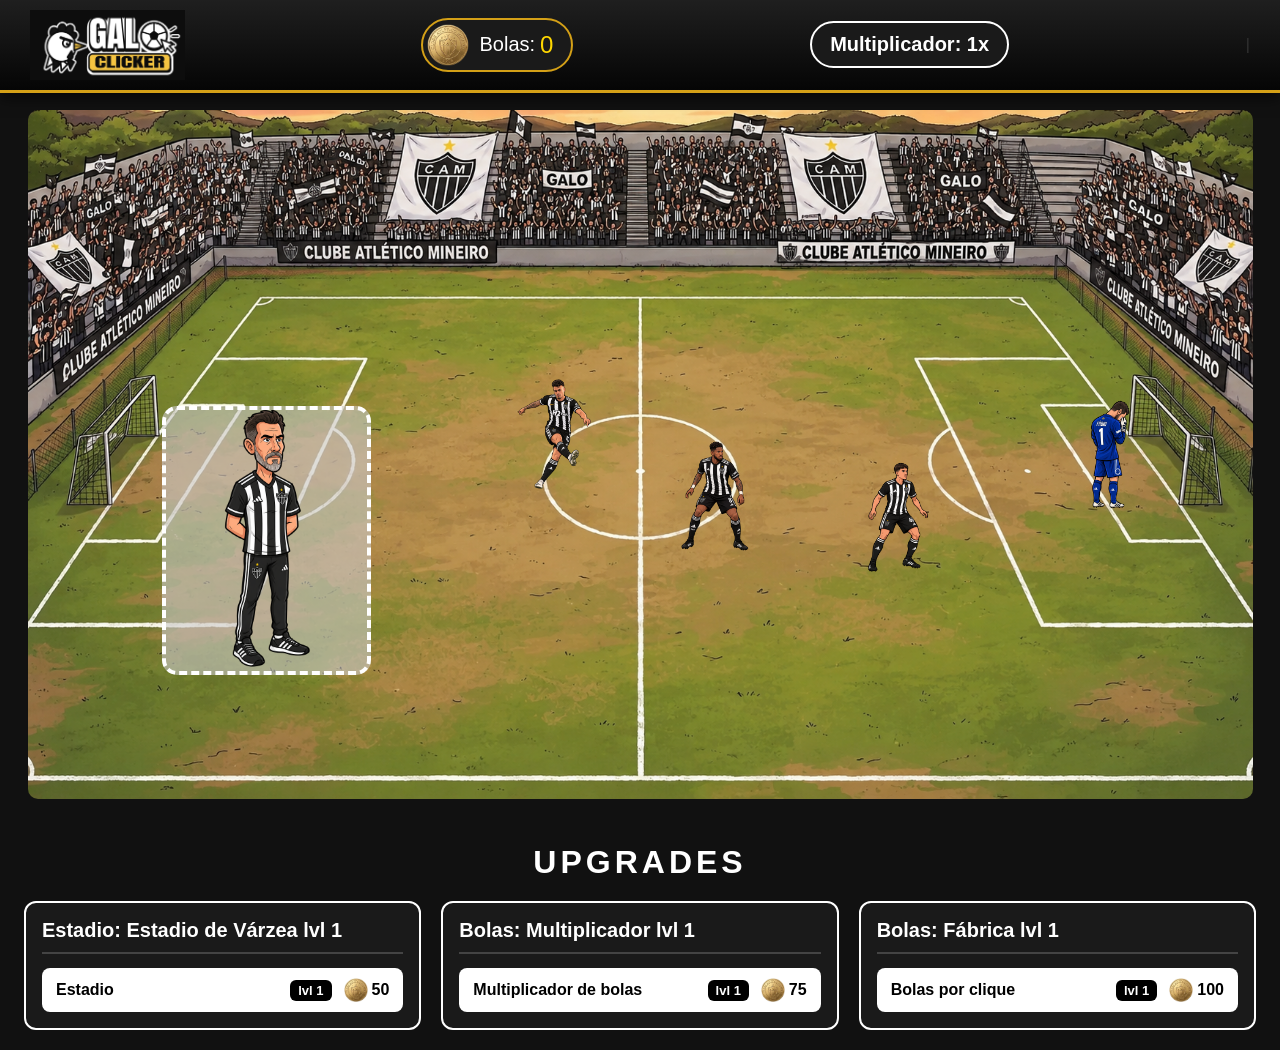
==== commit 620b43a9: "Update principal.html tirando rodape ndv" ====
--- a/principal.html
+++ b/principal.html
@@ -49,9 +49,6 @@
             <p>Bolas por clique<span class="info"><span class="nivel">lvl 1</span><span class="preco"><img src="imagens/moeda.png" class="moedapreco">80</span></span></p>
         </section>
     </div>
-    <footer>
-        <p>Galo Clicker</p>
-    </footer>
     <script src="principal.js"></script>
 </body>
 </html>
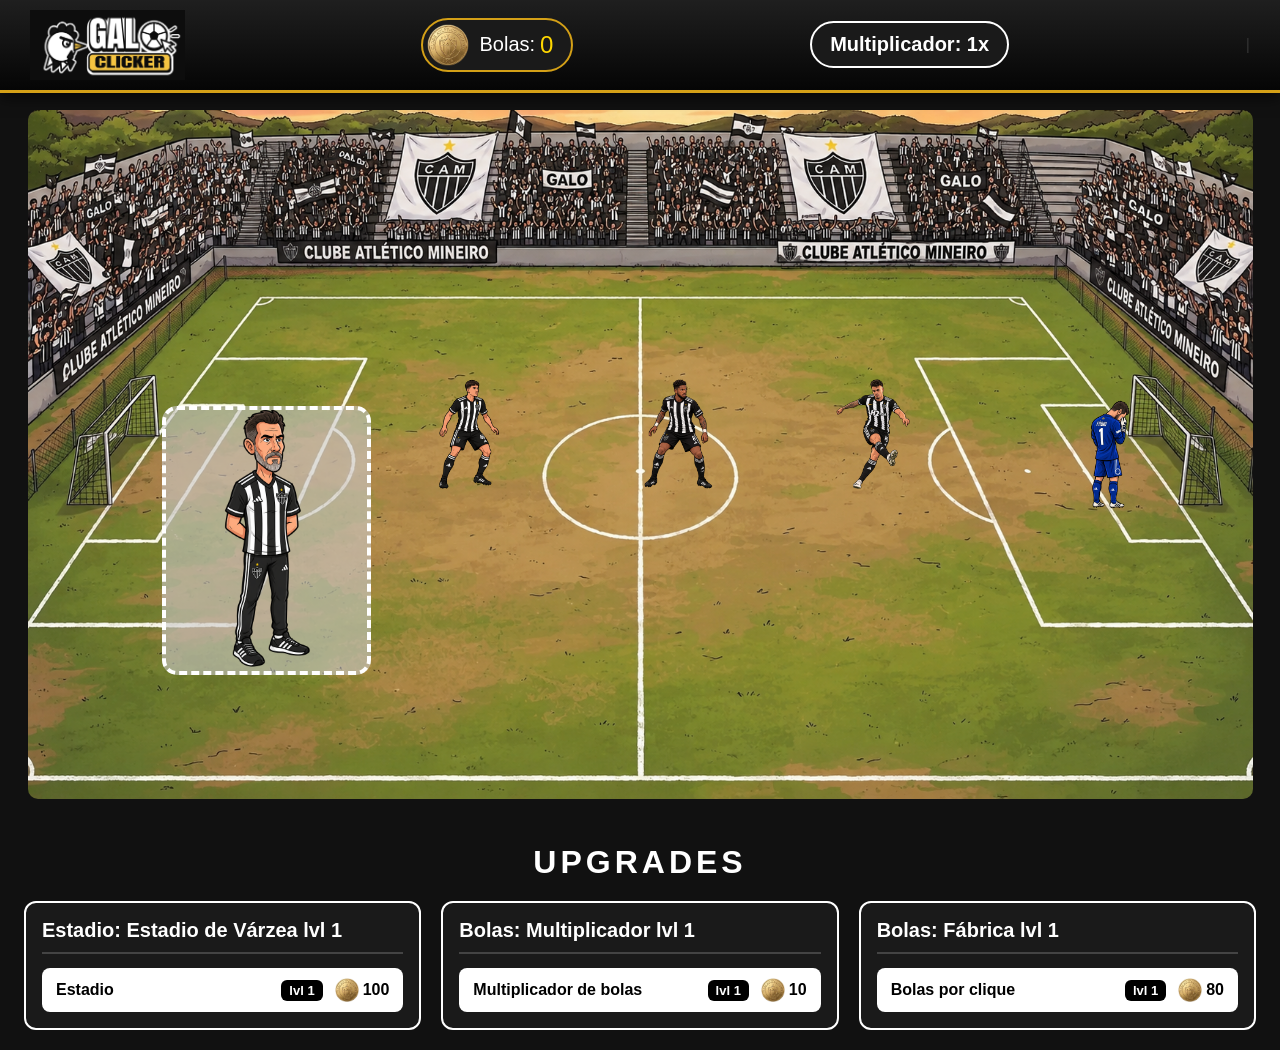
==== commit 8b839195: "tirando partes do js" ====
--- a/principal.html
+++ b/principal.html
@@ -3,8 +3,9 @@
 <html lang="pt-BR">
 <head>
     <meta charset="UTF-8">
-    <meta name="viewport" content="width=device-width, initial-scale=1.0">
+    <meta name="viewport" content="width=device-width, initial-scale=1.0" >
     <title>Galo Clicker</title>
+    <link rel="icon" type="image/png" href="imagens/0b0031de783db64c86272078ba9eb72e.jpg">
     <link rel="stylesheet" href="principal.css">
 </head>
 <body>
--- a/principal.css
+++ b/principal.css
@@ -219,20 +219,6 @@
     top: 42%;
 }
 
-.zagueiro {
-    left: 68%;
-    top: 51%;
-}
-
-.meia {
-    left: 53%;
-    top: 48%;
-}
-
-.atacante {
-    left: 40%;
-    top: 39%;
-}
 
 .goleiro img,
 .zagueiro img,
@@ -273,9 +259,11 @@
     position: absolute;
     font-size: 2.5vw;
     z-index: 5;
-    transition: 
+    transform: translate(-50%, -50%);
+    pointer-events: none;
+    transition:
         left 0.75s ease-in-out,
-        bottom 0.75s ease-in-out;
+        top 0.75s ease-in-out;
 }
 
 .secaodois {
@@ -293,3 +281,18 @@
         grid-template-columns: 1fr;
     }
 }
+
+.zagueiro {
+    left: 33%;
+    bottom: 45%;
+}
+
+.meia {
+    left: 50%;
+    bottom: 45%;
+}
+
+.atacante {
+    left: 66%;
+    bottom: 45%;
+}
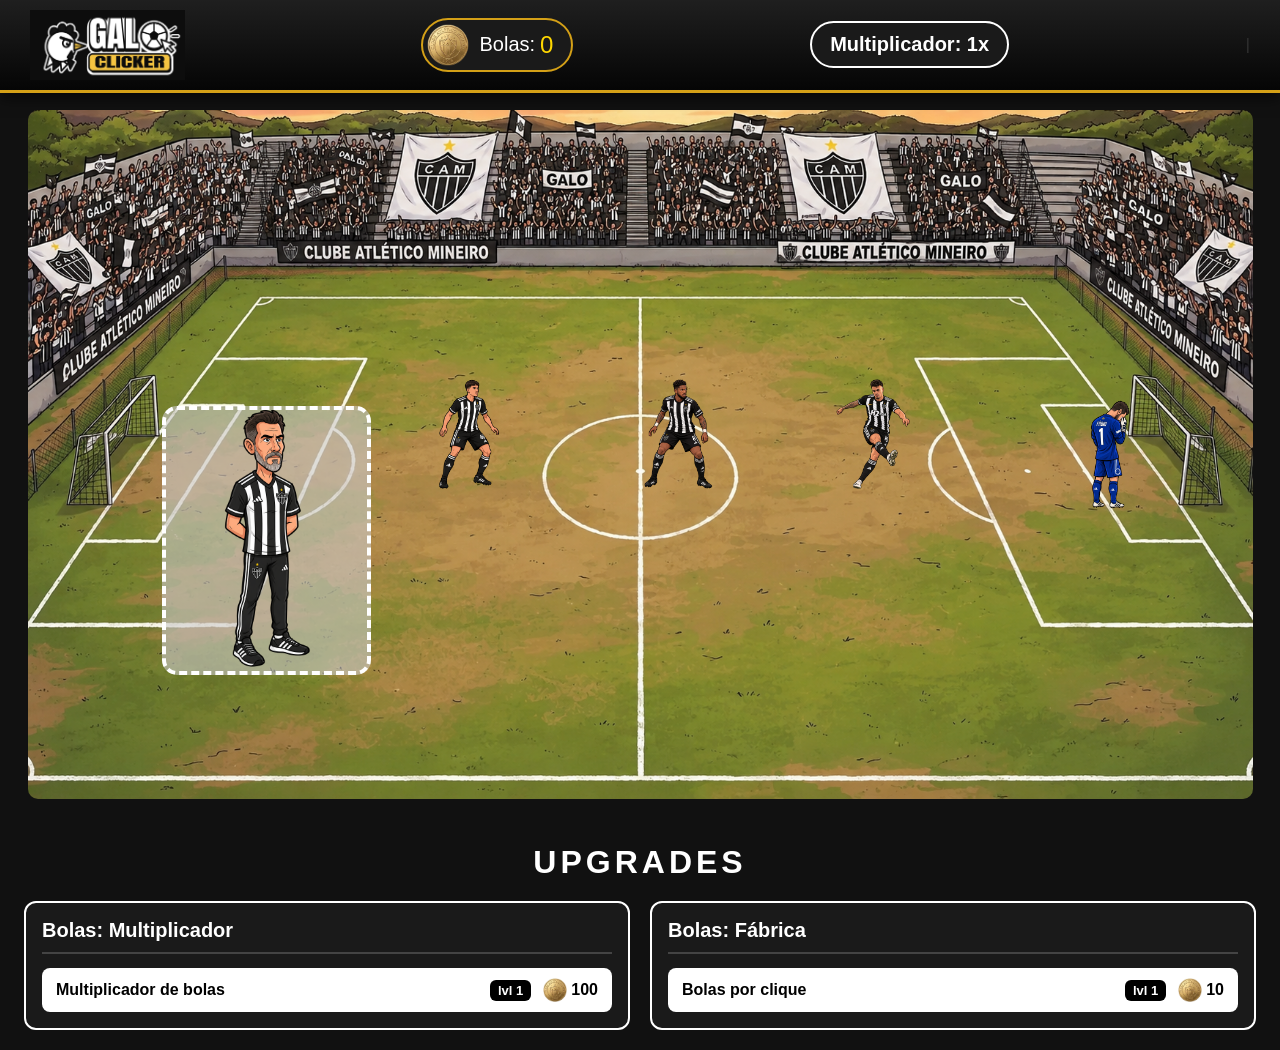
==== commit a7b15599: "Update principal.html tirando upgrades dos estadios e o numero do lvl do upgrade" ====
--- a/principal.html
+++ b/principal.html
@@ -37,16 +37,12 @@
     </div>
     <h1>UPGRADES</h1>
     <div class="secaodois">
-        <section class="estadio">
-            <h2>Estadio: Estadio de Várzea lvl 1</h2>
-            <p>Estadio <span class="info"><span class="nivel">lvl 1</span><span class="preco"><img src="imagens/moeda.png" class="moedapreco">100</span></span></p>
-        </section>
         <section class="multiplicador">
-            <h2>Bolas: Multiplicador lvl 1</h2>
+            <h2>Bolas: Multiplicador</h2>
             <p>Multiplicador de bolas<span class="info"><span class="nivel">lvl 1</span><span class="preco"><img src="imagens/moeda.png" class="moedapreco">10</span></span></p>
         </section>
         <section class="bolas">
-            <h2>Bolas: Fábrica lvl 1</h2>
+            <h2>Bolas: Fábrica</h2>
             <p>Bolas por clique<span class="info"><span class="nivel">lvl 1</span><span class="preco"><img src="imagens/moeda.png" class="moedapreco">80</span></span></p>
         </section>
     </div>
--- a/principal.css
+++ b/principal.css
@@ -267,7 +267,7 @@
 }
 
 .secaodois {
-    grid-template-columns: repeat(3, 1fr);
+    grid-template-columns: 1fr 1fr;
 }
 
 .estadio p:last-child,
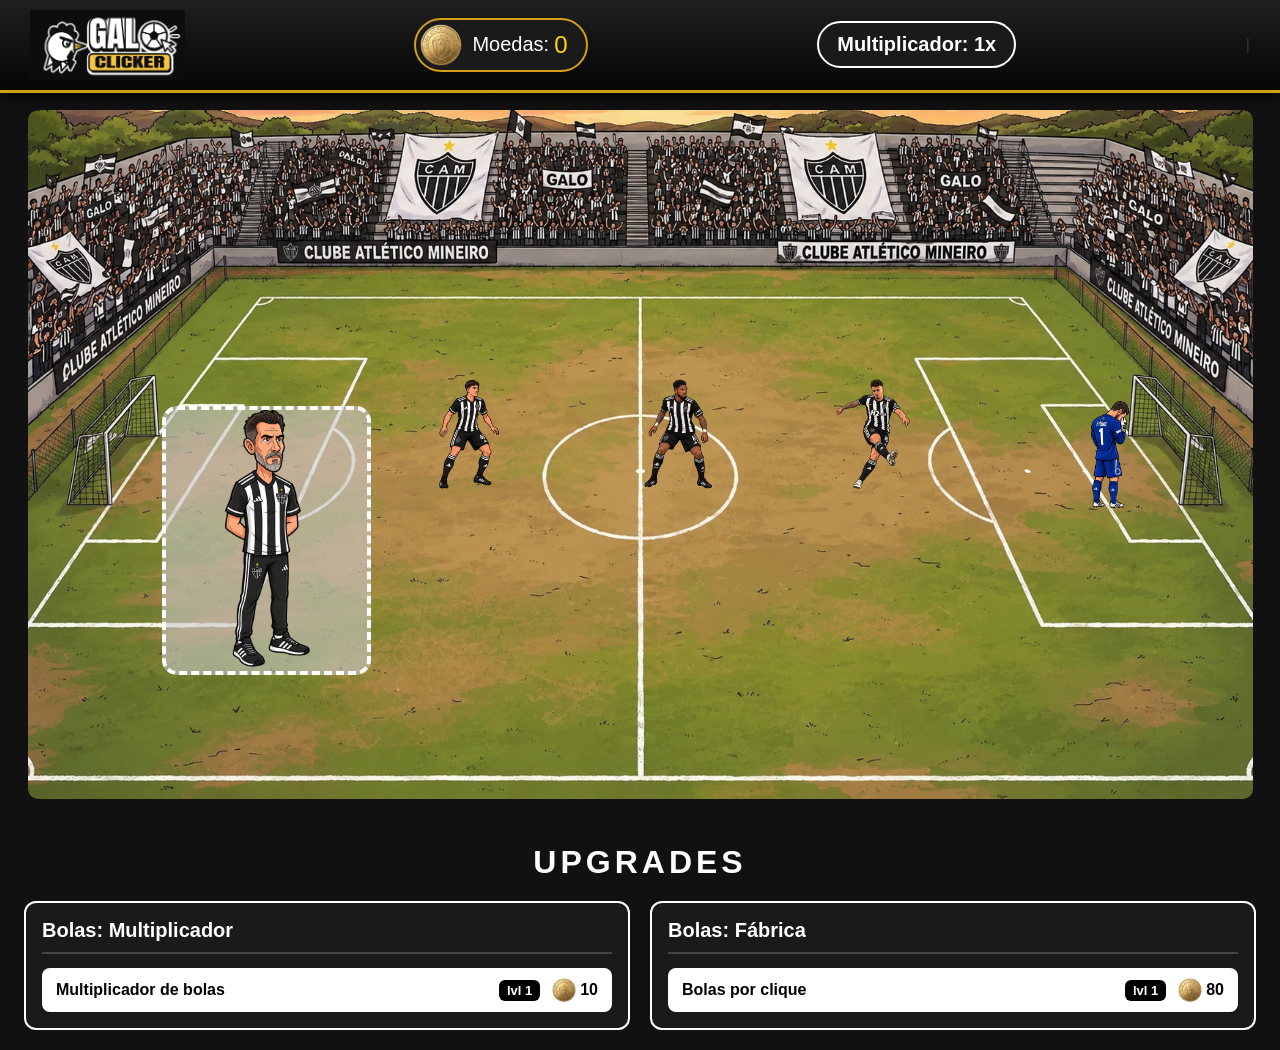
==== commit 24734c81: "Update principal.html" ====
--- a/principal.html
+++ b/principal.html
@@ -11,7 +11,7 @@
 <body>
     <header>
         <img class="logo" src="imagens/logo.jpeg">
-        <p><img src="imagens/moeda.png" class="moeda"> Bolas: <small>0</small></p>
+        <p><img src="imagens/moeda.png" class="moeda"> Moedas: <small>0</small></p>
         <strong>Multiplicador: 1x</strong>
         <aside class="barra">|</aside>
     </header>
